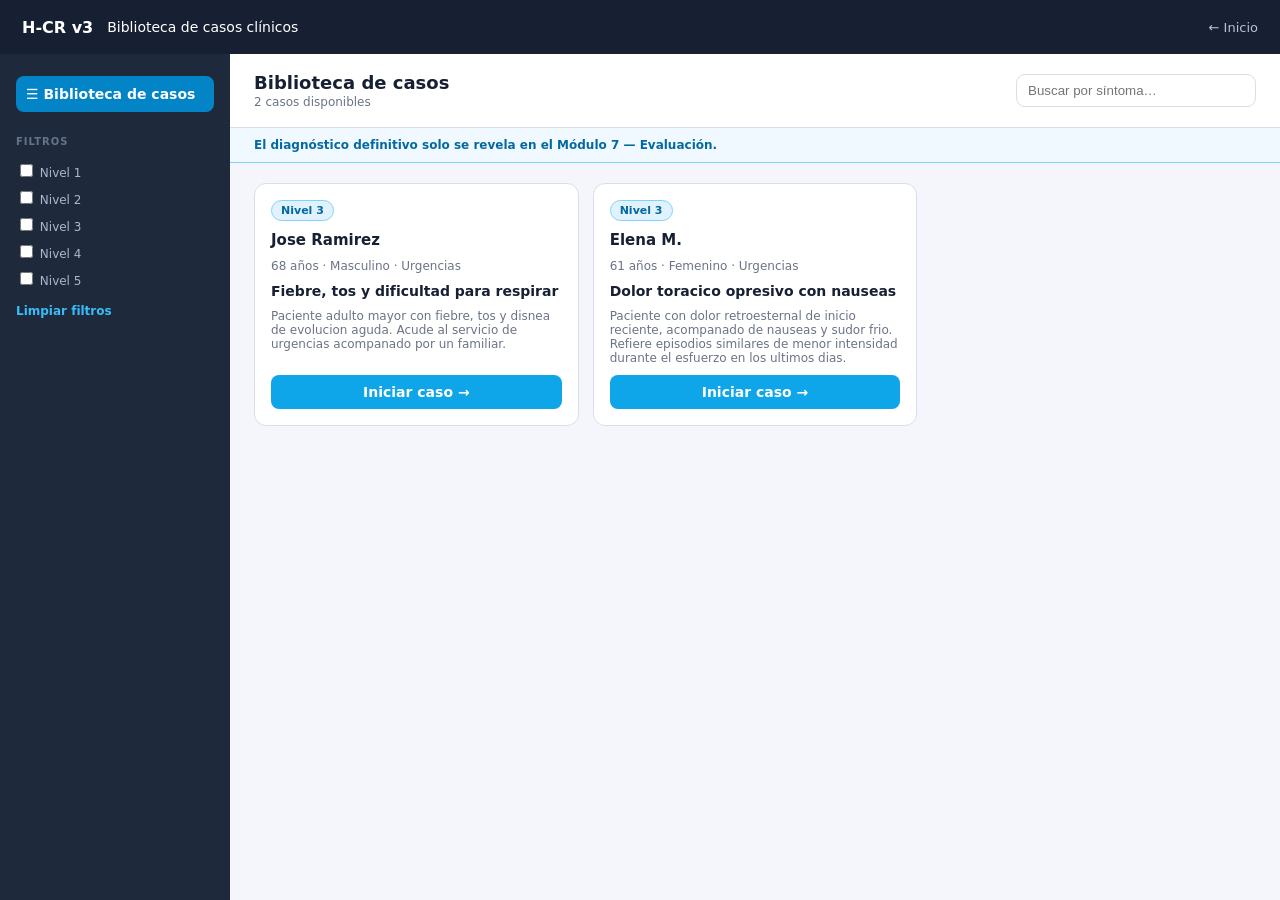
==== biblioteca.html @ 61af2d2f "feat: add independent case library page" ====
<!doctype html>
<html lang="es">
<head>
<meta charset="utf-8"><meta name="viewport" content="width=device-width,initial-scale=1">
<title>H-CR — Biblioteca de casos</title>
<style>
:root{--bg:#f4f6fb;--ink:#172033;--muted:#6a7485;--line:#d8deea;--dark:#172033;--accent:#0ea5e9;--side:#1e293b}
*{box-sizing:border-box}body{margin:0;background:var(--bg);color:var(--ink);font:14px Inter,system-ui,Segoe UI,Arial,sans-serif}.top{height:54px;background:var(--dark);color:#fff;display:flex;align-items:center;padding:0 22px;gap:14px}.top b{font-size:16px}.top a{margin-left:auto;color:#b8c4d6;text-decoration:none;font-size:13px}.layout{display:flex;min-height:calc(100vh - 54px)}aside{width:230px;background:var(--side);color:#cbd5e1;padding:22px 16px}.nav-link{display:flex;align-items:center;gap:9px;color:#fff;background:#0284c7;border-radius:8px;padding:10px;text-decoration:none;font-weight:700}.section{font-size:10px;font-weight:800;letter-spacing:.1em;color:#64748b;margin:24px 0 10px;text-transform:uppercase}.filter{display:block;color:#aab8ca;font-size:12px;padding:4px 0;cursor:pointer}.filter input{accent-color:var(--accent)}.clear{display:block;margin-top:12px;color:#38bdf8;cursor:pointer;font-size:12px;font-weight:700}main{flex:1;min-width:0}.head{background:#fff;border-bottom:1px solid var(--line);padding:18px 24px;display:flex;gap:14px;align-items:center}.head h1{font-size:18px;margin:0}.count{color:var(--muted);font-size:12px}.search{margin-left:auto;border:1px solid var(--line);border-radius:9px;padding:8px 11px;width:240px}.note{padding:10px 24px;background:#f0f9ff;border-bottom:1px solid #7dd3fc;color:#0369a1;font-size:12px;font-weight:600}.wrap{padding:20px 24px}.grid{display:grid;grid-template-columns:repeat(auto-fill,minmax(280px,1fr));gap:14px}.case{background:#fff;border:1px solid var(--line);border-radius:12px;padding:16px;display:flex;flex-direction:column;gap:10px}.case h2{font-size:15px;margin:0}.meta{color:var(--muted);font-size:12px}.tag{display:inline-block;background:#e0f2fe;color:#0369a1;border:1px solid #7dd3fc;border-radius:999px;padding:3px 9px;font-size:11px;font-weight:700;width:max-content}.go{margin-top:auto;background:var(--accent);color:#fff;text-decoration:none;text-align:center;border-radius:8px;padding:9px;font-weight:700}.empty{padding:20px;background:#fff;border:1px dashed var(--line);border-radius:10px;color:var(--muted)}@media(max-width:800px){aside{display:none}.head{padding:16px}.wrap{padding:16px}.search{width:160px}}
</style>
</head>
<body>
<header class="top"><b>H-CR v3</b><span>Biblioteca de casos clínicos</span><a href="index.html">← Inicio</a></header>
<div class="layout"><aside><a class="nav-link" href="biblioteca.html">☰ Biblioteca de casos</a><div class="section">Filtros</div><div id="difficultyFilters"></div><span class="clear" onclick="clearFilters()">Limpiar filtros</span></aside><main><div class="head"><div><h1>Biblioteca de casos</h1><span class="count" id="count">Cargando casos…</span></div><input class="search" id="search" placeholder="Buscar por síntoma…" oninput="renderCases()"></div><div class="note">El diagnóstico definitivo solo se revela en el Módulo 7 — Evaluación.</div><div class="wrap"><div class="grid" id="cases"></div></div></main></div>
<script src="data/cases_catalog.js?v=4"></script>
<script>
const catalog=window.HCR_CASES_CATALOG||{cases:[],filters:{difficulties:[]}};
const selectedDifficulty=new Set();
const filterHost=document.getElementById('difficultyFilters');
filterHost.innerHTML=(catalog.filters.difficulties||[]).map(level=>`<label class="filter"><input type="checkbox" value="${level}" onchange="toggleDifficulty(this)"> ${level}</label>`).join('');
function toggleDifficulty(el){el.checked?selectedDifficulty.add(el.value):selectedDifficulty.delete(el.value);renderCases()}
function clearFilters(){selectedDifficulty.clear();document.querySelectorAll('#difficultyFilters input').forEach(x=>x.checked=false);document.getElementById('search').value='';renderCases()}
function textOf(c){return [c.id,c.patient?.displayName,c.patient?.age,c.patient?.sex,c.chiefConcern,c.publicPresentation,c.difficulty,...(c.publicTags?.symptoms||[]),...(c.publicTags?.systems||[]),...(c.publicTags?.keywords||[])].join(' ').toLowerCase()}
function renderCases(){const q=document.getElementById('search').value.trim().toLowerCase();const visible=(catalog.cases||[]).filter(c=>(!q||textOf(c).includes(q))&&(!selectedDifficulty.size||selectedDifficulty.has(c.difficulty)));document.getElementById('count').textContent=`${visible.length} caso${visible.length===1?'':'s'} disponible${visible.length===1?'':'s'}`;document.getElementById('cases').innerHTML=visible.length?visible.map(c=>`<article class="case"><span class="tag">${c.difficulty||'Sin nivel'}</span><h2>${c.patient?.displayName||'Caso clínico'}</h2><div class="meta">${[c.patient?.age&&c.patient.age+' años',c.patient?.sex,c.patient?.setting].filter(Boolean).join(' · ')}</div><strong>${c.chiefConcern||''}</strong><div class="meta">${c.publicPresentation||''}</div><a class="go" href="${c.route}">Iniciar caso →</a></article>`).join(''):'<div class="empty">No hay casos que coincidan con los filtros actuales.</div>'}
renderCases();
</script>
</body></html>
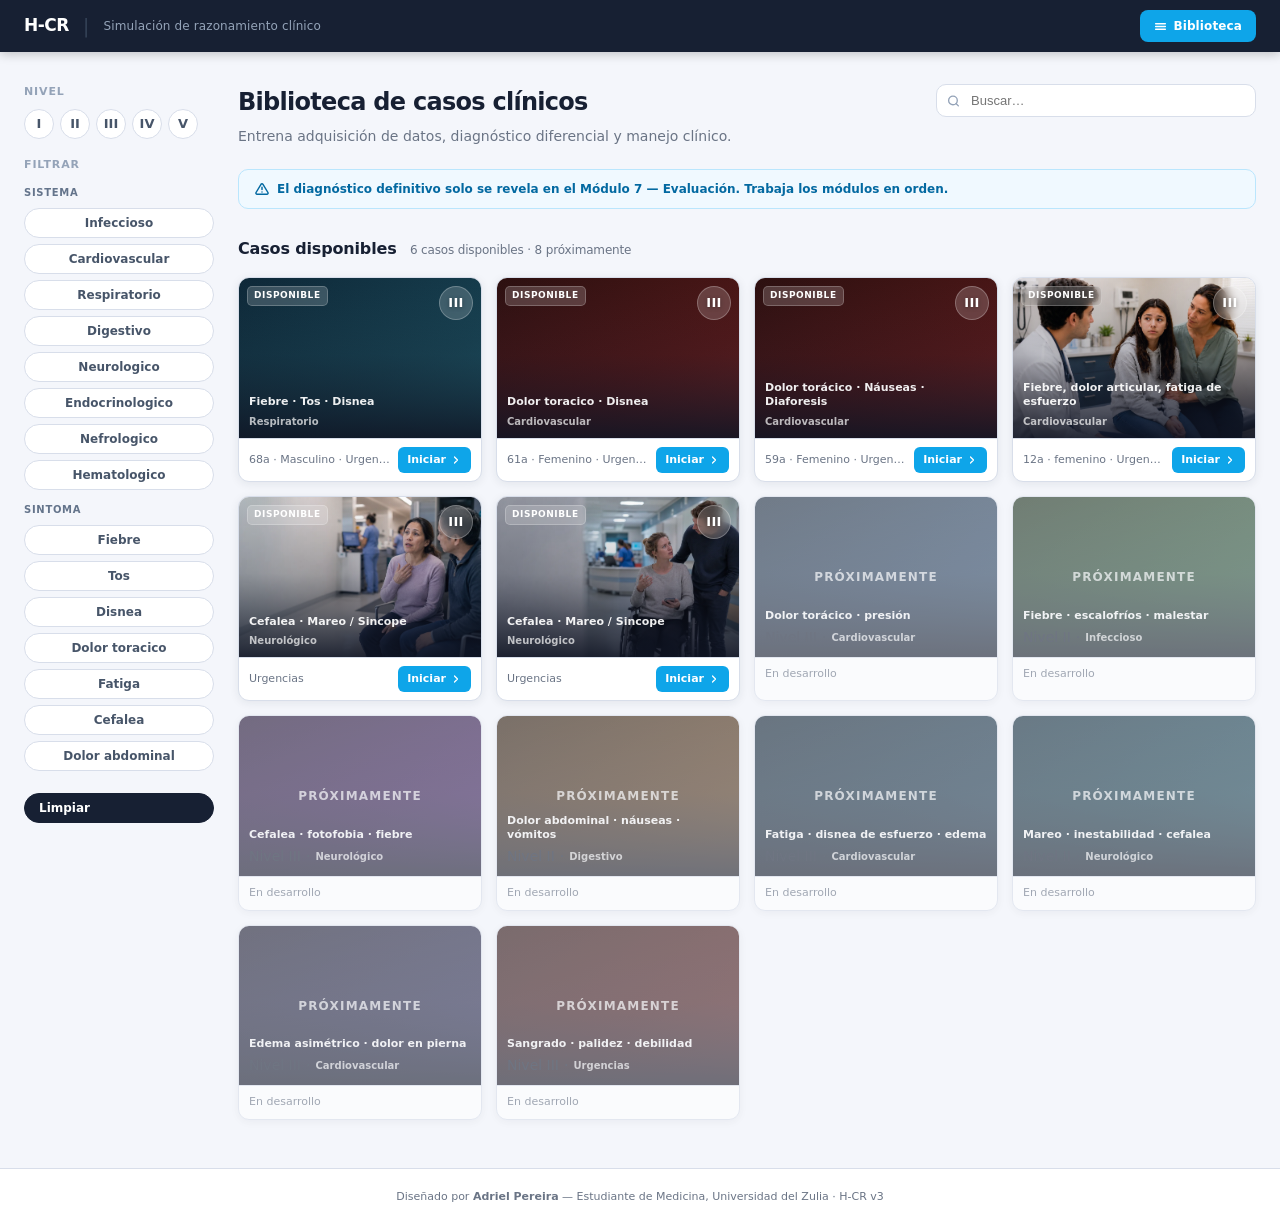
==== commit 7106f29c: "Make home page the site index" ====
--- a/biblioteca.html
+++ b/biblioteca.html
@@ -1,26 +1,514 @@
 <!doctype html>
 <html lang="es">
 <head>
-<meta charset="utf-8"><meta name="viewport" content="width=device-width,initial-scale=1">
-<title>H-CR — Biblioteca de casos</title>
+<meta charset="utf-8" />
+<meta name="viewport" content="width=device-width,initial-scale=1" />
+<title>H-CR v3 — Biblioteca de casos clínicos</title>
 <style>
-:root{--bg:#f4f6fb;--ink:#172033;--muted:#6a7485;--line:#d8deea;--dark:#172033;--accent:#0ea5e9;--side:#1e293b}
-*{box-sizing:border-box}body{margin:0;background:var(--bg);color:var(--ink);font:14px Inter,system-ui,Segoe UI,Arial,sans-serif}.top{height:54px;background:var(--dark);color:#fff;display:flex;align-items:center;padding:0 22px;gap:14px}.top b{font-size:16px}.top a{margin-left:auto;color:#b8c4d6;text-decoration:none;font-size:13px}.layout{display:flex;min-height:calc(100vh - 54px)}aside{width:230px;background:var(--side);color:#cbd5e1;padding:22px 16px}.nav-link{display:flex;align-items:center;gap:9px;color:#fff;background:#0284c7;border-radius:8px;padding:10px;text-decoration:none;font-weight:700}.section{font-size:10px;font-weight:800;letter-spacing:.1em;color:#64748b;margin:24px 0 10px;text-transform:uppercase}.filter{display:block;color:#aab8ca;font-size:12px;padding:4px 0;cursor:pointer}.filter input{accent-color:var(--accent)}.clear{display:block;margin-top:12px;color:#38bdf8;cursor:pointer;font-size:12px;font-weight:700}main{flex:1;min-width:0}.head{background:#fff;border-bottom:1px solid var(--line);padding:18px 24px;display:flex;gap:14px;align-items:center}.head h1{font-size:18px;margin:0}.count{color:var(--muted);font-size:12px}.search{margin-left:auto;border:1px solid var(--line);border-radius:9px;padding:8px 11px;width:240px}.note{padding:10px 24px;background:#f0f9ff;border-bottom:1px solid #7dd3fc;color:#0369a1;font-size:12px;font-weight:600}.wrap{padding:20px 24px}.grid{display:grid;grid-template-columns:repeat(auto-fill,minmax(280px,1fr));gap:14px}.case{background:#fff;border:1px solid var(--line);border-radius:12px;padding:16px;display:flex;flex-direction:column;gap:10px}.case h2{font-size:15px;margin:0}.meta{color:var(--muted);font-size:12px}.tag{display:inline-block;background:#e0f2fe;color:#0369a1;border:1px solid #7dd3fc;border-radius:999px;padding:3px 9px;font-size:11px;font-weight:700;width:max-content}.go{margin-top:auto;background:var(--accent);color:#fff;text-decoration:none;text-align:center;border-radius:8px;padding:9px;font-weight:700}.empty{padding:20px;background:#fff;border:1px dashed var(--line);border-radius:10px;color:var(--muted)}@media(max-width:800px){aside{display:none}.head{padding:16px}.wrap{padding:16px}.search{width:160px}}
+:root{
+  --bg:#f4f6fb;--surface:#fff;--ink:#172033;--muted:#6a7485;
+  --line:#d8deea;--dark:#172033;--accent:#0ea5e9;--accent2:#f0f9ff;
+}
+*{box-sizing:border-box;margin:0;padding:0}
+body{background:var(--bg);color:var(--ink);font-family:Inter,ui-sans-serif,system-ui,-apple-system,Segoe UI,Roboto,Arial,sans-serif;font-size:14px;line-height:1.5;min-height:100vh;display:flex;flex-direction:column}
+
+/* ── TOPBAR ── */
+.topbar{background:var(--dark);color:#fff;padding:0 24px;height:52px;display:flex;align-items:center;gap:14px;flex-shrink:0;box-shadow:0 2px 10px rgba(0,0,0,.22)}
+.topbar-logo{font-weight:900;font-size:17px;letter-spacing:-.03em;color:#fff}
+.topbar-sep{color:#334155;font-size:20px;font-weight:200}
+.topbar-sub{font-size:12px;color:#94a3b8;font-weight:500;letter-spacing:.01em}
+.topbar-right{margin-left:auto}
+.topbar-btn{display:inline-flex;align-items:center;gap:6px;background:var(--accent);color:#fff;border:none;border-radius:8px;padding:7px 14px;font-size:12px;font-weight:700;cursor:pointer;letter-spacing:.01em;text-decoration:none;transition:background .12s}
+.topbar-btn:hover{background:#0284c7}
+
+/* ── HOME LAYOUT (sidebar + main) ── */
+.home-layout{position:relative;flex:1;display:flex;gap:24px;max-width:1400px;width:100%;margin:0 auto;padding:32px 24px 48px}
+@media(max-width:900px){.home-layout{flex-direction:column;padding:32px 24px 48px}}
+
+/* ── SIDEBAR ── */
+.home-sidebar{width:190px;flex-shrink:0;display:flex;flex-direction:column;gap:18px}
+@media(max-width:900px){.home-sidebar{width:100%;flex-direction:row;flex-wrap:wrap;gap:14px}}
+
+.home-sidebar-block{display:flex;flex-direction:column;gap:8px}
+.home-sidebar-block .home-filter-label{margin:0}
+.home-sidebar-block .filter-options{display:flex;flex-direction:column;gap:6px}
+@media(max-width:900px){.home-sidebar-block .filter-options{flex-direction:row;flex-wrap:wrap;gap:6px}}
+.home-sidebar-block .filter-opt{width:100%}
+@media(max-width:900px){.home-sidebar-block .filter-opt{width:auto}}
+.home-sidebar-block .filter-opt-chip{width:100%;justify-content:center}
+@media(max-width:900px){.home-sidebar-block .filter-opt-chip{width:auto;justify-content:flex-start}}
+
+/* Roman chips in sidebar */
+.home-sidebar-block .filter-roman-chip{width:30px;height:30px}
+.home-sidebar-block.level-block .filter-options{flex-direction:row;flex-wrap:nowrap;gap:6px}
+.home-sidebar-block.level-block .filter-opt{width:auto}
+.filter-subtitle{font-size:10px;font-weight:800;color:#64748b;text-transform:uppercase;letter-spacing:.07em;margin-top:4px}
+
+/* search moved above the left controls */
+.home-sidebar > .home-sidebar-block:first-child{position:absolute;right:24px;top:32px;width:320px}
+.home-sidebar > .home-sidebar-block:first-child .home-search-wrap{max-width:none;width:100%}
+@media(max-width:900px){.home-sidebar > .home-sidebar-block:first-child{position:static;width:100%}}
+
+/* ── MAIN ── */
+.home-main{flex:1;min-width:0}
+
+/* ── HERO ── */
+.home-hero{margin-bottom:22px}
+.home-hero h1{font-size:24px;font-weight:900;letter-spacing:-.03em;color:var(--ink);margin-bottom:6px}
+.home-hero p{font-size:14px;color:var(--muted);font-weight:500}
+
+/* ── FILTER CHIPS ── */
+.home-filters{display:flex;flex-wrap:wrap;gap:7px;margin-bottom:18px;align-items:center}
+.home-filter-label{font-size:11px;font-weight:800;color:#94a3b8;text-transform:uppercase;letter-spacing:.08em;margin-right:4px;flex-shrink:0}
+.home-chip-clear{display:inline-flex;align-items:center;background:var(--ink);color:#fff;border:1px solid var(--ink);border-radius:999px;padding:5px 14px;font-size:12px;font-weight:700;cursor:pointer;transition:opacity .12s;white-space:nowrap}
+.home-chip-clear:hover{opacity:.82}
+
+/* hidden filter groups — keep for JS compatibility */
+.home-filter-group{display:contents}
+.home-filter-group .filter-options{display:contents}
+.filter-opt{display:inline-flex;align-items:center;gap:0;list-style:none}
+.filter-opt input[type=checkbox]{position:absolute;opacity:0;pointer-events:none;width:0;height:0}
+.filter-opt-chip{display:inline-flex;align-items:center;background:#fff;color:#475569;border:1px solid var(--line);border-radius:999px;padding:5px 14px;font-size:12px;font-weight:600;cursor:pointer;white-space:nowrap;transition:background .12s,border-color .12s,color .12s;user-select:none}
+.filter-opt-chip:hover{border-color:#94a3b8;background:#f8fafc}
+.filter-opt.active-filter .filter-opt-chip{background:var(--ink);color:#fff;border-color:var(--ink)}
+
+/* Roman numeral circle chips */
+.filter-roman-chip{display:inline-flex;align-items:center;justify-content:center;width:30px;height:30px;border-radius:50%;background:#fff;color:#475569;border:1px solid var(--line);font-size:13px;font-weight:800;cursor:pointer;white-space:nowrap;transition:background .12s,border-color .12s,color .12s;user-select:none}
+.filter-roman-chip:hover{border-color:#94a3b8;background:#f8fafc}
+.filter-opt.active-filter .filter-roman-chip{background:var(--ink);color:#fff;border-color:var(--ink)}
+
+/* search */
+.home-search-row{display:flex;align-items:center;gap:12px;margin-bottom:28px}
+.home-search-wrap{position:relative;flex:1;max-width:320px}
+.home-search-wrap svg{position:absolute;left:11px;top:50%;transform:translateY(-50%);color:#94a3b8;pointer-events:none}
+.home-search-input{width:100%;border:1px solid var(--line);border-radius:10px;padding:8px 12px 8px 34px;font-size:13px;background:#fff;color:var(--ink);outline:none}
+.home-search-input:focus{border-color:var(--accent);box-shadow:0 0 0 3px rgba(14,165,233,.1)}
+.home-count{font-size:12px;color:var(--muted);white-space:nowrap}
+
+/* ── SECTION ── */
+.library-section-title{font-size:16px;font-weight:800;color:var(--ink);margin-bottom:16px;letter-spacing:-.01em}
+
+/* ── CARD GRID ── */
+.library-grid{display:grid;grid-template-columns:repeat(4,1fr);gap:14px}
+@media(max-width:1100px){.library-grid{grid-template-columns:repeat(3,1fr)}}
+@media(max-width:900px){.library-grid{grid-template-columns:repeat(3,1fr)}}
+@media(max-width:640px){.library-grid{grid-template-columns:repeat(2,1fr);gap:10px}}
+@media(max-width:400px){.library-grid{grid-template-columns:1fr;gap:10px}}
+
+/* ── CASE CARD ── */
+.case-card-wrap{border-radius:11px;overflow:hidden;background:var(--surface);box-shadow:0 2px 10px rgba(23,32,51,.08);border:1px solid var(--line);transition:transform .18s,box-shadow .18s;cursor:pointer;display:block;text-decoration:none;color:inherit}
+.case-card-wrap:hover{transform:translateY(-3px);box-shadow:0 8px 24px rgba(23,32,51,.13)}
+
+.case-card-img{position:relative;width:100%;padding-top:66%;overflow:hidden}
+.case-card-img-inner{position:absolute;inset:0;background-size:cover;background-position:center}
+.case-card-cover-image{position:absolute;inset:0;background-size:cover;background-position:center}
+.case-card-overlay{position:absolute;inset:0;background:linear-gradient(to top,rgba(15,20,35,.9) 0%,rgba(15,20,35,.22) 52%,transparent 100%)}
+.case-card-badge{position:absolute;top:8px;left:8px;background:rgba(255,255,255,.18);backdrop-filter:blur(6px);-webkit-backdrop-filter:blur(6px);border:1px solid rgba(255,255,255,.22);color:#fff;border-radius:5px;padding:2px 6px;font-size:9px;font-weight:800;letter-spacing:.06em;text-transform:uppercase}
+
+/* ── ROMAN ORB ON CARD ── */
+.case-card-orb{position:absolute;top:8px;right:8px;z-index:2;width:34px;height:34px;border-radius:50%;background:rgba(255,255,255,.18);backdrop-filter:blur(6px);-webkit-backdrop-filter:blur(6px);border:1.5px solid rgba(255,255,255,.25);display:flex;align-items:center;justify-content:center;color:#fff;font-size:13px;font-weight:900;letter-spacing:.02em;text-shadow:0 1px 4px rgba(0,0,0,.35)}
+
+.case-card-body{position:absolute;bottom:0;left:0;right:0;padding:10px 10px 9px}
+.case-card-symptoms{font-size:11px;font-weight:600;color:rgba(255,255,255,.93);margin-bottom:4px;line-height:1.3}
+.case-card-meta{display:flex;align-items:center;gap:5px;flex-wrap:wrap}
+.case-card-category{font-size:10px;font-weight:700;color:rgba(255,255,255,.7)}
+
+.case-card-footer{padding:8px 10px;display:flex;align-items:center;justify-content:space-between;border-top:1px solid var(--line);gap:6px}
+.case-card-patient{font-size:11px;color:var(--muted);min-width:0;overflow:hidden;text-overflow:ellipsis;white-space:nowrap}
+.case-card-btn{display:inline-flex;align-items:center;gap:4px;background:var(--accent);color:#fff;border:none;border-radius:6px;padding:5px 9px;font-size:11px;font-weight:700;cursor:pointer;text-decoration:none;transition:background .12s;white-space:nowrap;flex-shrink:0}
+.case-card-btn:hover{background:#0284c7}
+.case-card-btn svg{flex-shrink:0}
+
+/* ── COMING SOON CARD ── */
+.case-card-wrap.coming-row{opacity:.6;cursor:default;pointer-events:none}
+.case-card-wrap.coming-row:hover{transform:none;box-shadow:0 2px 12px rgba(23,32,51,.08)}
+.case-card-coming-img{position:absolute;inset:0;background:linear-gradient(160deg,#8898aa 0%,#adb9c7 100%)}
+.case-card-coming-label{position:absolute;top:50%;left:50%;transform:translate(-50%,-50%);font-size:12px;font-weight:800;color:rgba(255,255,255,.7);text-transform:uppercase;letter-spacing:.1em}
+
+/* ── NOTICE ── */
+.home-notice{background:#f0f9ff;border:1px solid #bae6fd;border-radius:10px;padding:10px 16px;display:flex;align-items:center;gap:8px;font-size:12px;color:#0369a1;font-weight:600;margin-bottom:28px}
+.home-notice svg{flex-shrink:0}
+
+/* ── FOOTER ── */
+footer{text-align:center;padding:20px;color:var(--muted);font-size:11px;border-top:1px solid var(--line);background:#fff;margin-top:auto}
 </style>
 </head>
 <body>
-<header class="top"><b>H-CR v3</b><span>Biblioteca de casos clínicos</span><a href="index.html">← Inicio</a></header>
-<div class="layout"><aside><a class="nav-link" href="biblioteca.html">☰ Biblioteca de casos</a><div class="section">Filtros</div><div id="difficultyFilters"></div><span class="clear" onclick="clearFilters()">Limpiar filtros</span></aside><main><div class="head"><div><h1>Biblioteca de casos</h1><span class="count" id="count">Cargando casos…</span></div><input class="search" id="search" placeholder="Buscar por síntoma…" oninput="renderCases()"></div><div class="note">El diagnóstico definitivo solo se revela en el Módulo 7 — Evaluación.</div><div class="wrap"><div class="grid" id="cases"></div></div></main></div>
-<script src="data/cases_catalog.js?v=4"></script>
+
+<header class="topbar">
+  <div class="topbar-logo">H-CR</div>
+  <div class="topbar-sep">|</div>
+  <div class="topbar-sub">Simulación de razonamiento clínico</div>
+  <div class="topbar-right">
+    <a class="topbar-btn" href="#">
+      <svg width="13" height="13" fill="none" viewBox="0 0 24 24" stroke="currentColor" stroke-width="2.5"><path stroke-linecap="round" stroke-linejoin="round" d="M3 7h18M3 12h18M3 17h18"/></svg>
+      Biblioteca
+    </a>
+  </div>
+</header>
+
+<div class="home-layout">
+
+  <!-- SIDEBAR -->
+  <aside class="home-sidebar">
+
+    <!-- Search -->
+    <div class="home-sidebar-block">
+      <div class="home-search-wrap">
+        <svg width="13" height="13" fill="none" viewBox="0 0 24 24" stroke="currentColor" stroke-width="2.5"><circle cx="11" cy="11" r="8"/><path stroke-linecap="round" d="M21 21l-4.35-4.35"/></svg>
+        <input class="home-search-input" id="searchInput" type="text" placeholder="Buscar…" oninput="applyFilters()">
+      </div>
+    </div>
+
+    <!-- LEVEL -->
+    <div class="home-sidebar-block level-block" data-filter-group="difficulties">
+      <span class="home-filter-label">Nivel</span>
+      <div class="filter-options" id="levelFilterOpts">
+        <label class="filter-opt" data-filter-value="nivel 1"><input type="checkbox" onchange="applyFilters()"><span class="filter-roman-chip">I</span></label>
+        <label class="filter-opt" data-filter-value="nivel 2"><input type="checkbox" onchange="applyFilters()"><span class="filter-roman-chip">II</span></label>
+        <label class="filter-opt" data-filter-value="nivel 3"><input type="checkbox" onchange="applyFilters()"><span class="filter-roman-chip">III</span></label>
+        <label class="filter-opt" data-filter-value="nivel 4"><input type="checkbox" onchange="applyFilters()"><span class="filter-roman-chip">IV</span></label>
+        <label class="filter-opt" data-filter-value="nivel 5"><input type="checkbox" onchange="applyFilters()"><span class="filter-roman-chip">V</span></label>
+      </div>
+    </div>
+
+    <!-- FILTRAR -->
+    <div class="home-sidebar-block">
+      <span class="home-filter-label">Filtrar</span>
+      <span class="filter-subtitle">Sistema</span>
+      <div class="filter-options" data-filter-group="systems">
+        <label class="filter-opt"><input type="checkbox" onchange="applyFilters()"><span class="filter-opt-chip">Infeccioso</span></label>
+        <label class="filter-opt"><input type="checkbox" onchange="applyFilters()"><span class="filter-opt-chip">Cardiovascular</span></label>
+        <label class="filter-opt"><input type="checkbox" onchange="applyFilters()"><span class="filter-opt-chip">Respiratorio</span></label>
+        <label class="filter-opt"><input type="checkbox" onchange="applyFilters()"><span class="filter-opt-chip">Digestivo</span></label>
+        <label class="filter-opt"><input type="checkbox" onchange="applyFilters()"><span class="filter-opt-chip">Neurologico</span></label>
+        <label class="filter-opt"><input type="checkbox" onchange="applyFilters()"><span class="filter-opt-chip">Endocrinologico</span></label>
+        <label class="filter-opt"><input type="checkbox" onchange="applyFilters()"><span class="filter-opt-chip">Nefrologico</span></label>
+        <label class="filter-opt"><input type="checkbox" onchange="applyFilters()"><span class="filter-opt-chip">Hematologico</span></label>
+      </div>
+      <span class="filter-subtitle">Sintoma</span>
+      <div class="filter-options" data-filter-group="symptoms">
+        <label class="filter-opt"><input type="checkbox" onchange="applyFilters()"><span class="filter-opt-chip">Fiebre</span></label>
+        <label class="filter-opt"><input type="checkbox" onchange="applyFilters()"><span class="filter-opt-chip">Tos</span></label>
+        <label class="filter-opt"><input type="checkbox" onchange="applyFilters()"><span class="filter-opt-chip">Disnea</span></label>
+        <label class="filter-opt"><input type="checkbox" onchange="applyFilters()"><span class="filter-opt-chip">Dolor toracico</span></label>
+        <label class="filter-opt"><input type="checkbox" onchange="applyFilters()"><span class="filter-opt-chip">Fatiga</span></label>
+        <label class="filter-opt"><input type="checkbox" onchange="applyFilters()"><span class="filter-opt-chip">Cefalea</span></label>
+        <label class="filter-opt"><input type="checkbox" onchange="applyFilters()"><span class="filter-opt-chip">Dolor abdominal</span></label>
+      </div>
+    </div>
+
+    <span class="home-chip-clear" onclick="clearFilters()" style="margin-top:4px">Limpiar</span>
+
+  </aside>
+
+  <!-- MAIN -->
+  <div class="home-main">
+
+    <div class="home-hero">
+      <h1>Biblioteca de casos clínicos</h1>
+      <p>Entrena adquisición de datos, diagnóstico diferencial y manejo clínico.</p>
+    </div>
+
+    <div class="home-notice">
+      <svg width="14" height="14" fill="none" viewBox="0 0 24 24" stroke="currentColor" stroke-width="2.5"><path stroke-linecap="round" stroke-linejoin="round" d="M12 9v4m0 4h.01M10.29 3.86L1.82 18a2 2 0 001.71 3h16.94a2 2 0 001.71-3L13.71 3.86a2 2 0 00-3.42 0z"/></svg>
+      El diagnóstico definitivo solo se revela en el Módulo 7 — Evaluación. Trabaja los módulos en orden.
+    </div>
+
+    <div class="library-section-title">Casos disponibles <span class="home-count" id="countBadge" style="font-weight:500;margin-left:8px">0 casos</span></div>
+    <div class="library-grid" id="caseBody">
+
+    <!-- COMING SOON CARDS (static placeholders) -->
+    <div class="case-card-wrap coming-row">
+      <div class="case-card-img">
+        <div class="case-card-img-inner" style="background:linear-gradient(160deg,#1a2a3c 0%,#2d4a6a 60%,#3a6080 100%)"></div>
+        <div class="case-card-overlay"></div>
+        <div class="case-card-coming-label">Próximamente</div>
+        <div class="case-card-body">
+          <div class="case-card-symptoms">Dolor torácico · presión</div>
+          <div class="case-card-meta"><span class="case-card-level">Nivel III</span><span class="case-card-sep">·</span><span class="case-card-category">Cardiovascular</span></div>
+        </div>
+      </div>
+      <div class="case-card-footer"><span class="case-card-patient">En desarrollo</span></div>
+    </div>
+
+    <div class="case-card-wrap coming-row">
+      <div class="case-card-img">
+        <div class="case-card-img-inner" style="background:linear-gradient(160deg,#1a2e1a 0%,#2d5a3a 60%,#3a7050 100%)"></div>
+        <div class="case-card-overlay"></div>
+        <div class="case-card-coming-label">Próximamente</div>
+        <div class="case-card-body">
+          <div class="case-card-symptoms">Fiebre · escalofríos · malestar</div>
+          <div class="case-card-meta"><span class="case-card-level">Nivel II</span><span class="case-card-sep">·</span><span class="case-card-category">Infeccioso</span></div>
+        </div>
+      </div>
+      <div class="case-card-footer"><span class="case-card-patient">En desarrollo</span></div>
+    </div>
+
+    <div class="case-card-wrap coming-row">
+      <div class="case-card-img">
+        <div class="case-card-img-inner" style="background:linear-gradient(160deg,#1e1030 0%,#3a1a5a 60%,#522880 100%)"></div>
+        <div class="case-card-overlay"></div>
+        <div class="case-card-coming-label">Próximamente</div>
+        <div class="case-card-body">
+          <div class="case-card-symptoms">Cefalea · fotofobia · fiebre</div>
+          <div class="case-card-meta"><span class="case-card-level">Nivel III</span><span class="case-card-sep">·</span><span class="case-card-category">Neurológico</span></div>
+        </div>
+      </div>
+      <div class="case-card-footer"><span class="case-card-patient">En desarrollo</span></div>
+    </div>
+
+    <div class="case-card-wrap coming-row">
+      <div class="case-card-img">
+        <div class="case-card-img-inner" style="background:linear-gradient(160deg,#2a1808 0%,#5a3818 60%,#7a5228 100%)"></div>
+        <div class="case-card-overlay"></div>
+        <div class="case-card-coming-label">Próximamente</div>
+        <div class="case-card-body">
+          <div class="case-card-symptoms">Dolor abdominal · náuseas · vómitos</div>
+          <div class="case-card-meta"><span class="case-card-level">Nivel II</span><span class="case-card-sep">·</span><span class="case-card-category">Digestivo</span></div>
+        </div>
+      </div>
+      <div class="case-card-footer"><span class="case-card-patient">En desarrollo</span></div>
+    </div>
+
+    <div class="case-card-wrap coming-row">
+      <div class="case-card-img">
+        <div class="case-card-img-inner" style="background:linear-gradient(160deg,#0e2030 0%,#1a3a50 60%,#2a5570 100%)"></div>
+        <div class="case-card-overlay"></div>
+        <div class="case-card-coming-label">Próximamente</div>
+        <div class="case-card-body">
+          <div class="case-card-symptoms">Fatiga · disnea de esfuerzo · edema</div>
+          <div class="case-card-meta"><span class="case-card-level">Nivel III</span><span class="case-card-sep">·</span><span class="case-card-category">Cardiovascular</span></div>
+        </div>
+      </div>
+      <div class="case-card-footer"><span class="case-card-patient">En desarrollo</span></div>
+    </div>
+
+    <div class="case-card-wrap coming-row">
+      <div class="case-card-img">
+        <div class="case-card-img-inner" style="background:linear-gradient(160deg,#0e2838 0%,#1a4858 60%,#2a6878 100%)"></div>
+        <div class="case-card-overlay"></div>
+        <div class="case-card-coming-label">Próximamente</div>
+        <div class="case-card-body">
+          <div class="case-card-symptoms">Mareo · inestabilidad · cefalea</div>
+          <div class="case-card-meta"><span class="case-card-level">Nivel II</span><span class="case-card-sep">·</span><span class="case-card-category">Neurológico</span></div>
+        </div>
+      </div>
+      <div class="case-card-footer"><span class="case-card-patient">En desarrollo</span></div>
+    </div>
+
+    <div class="case-card-wrap coming-row">
+      <div class="case-card-img">
+        <div class="case-card-img-inner" style="background:linear-gradient(160deg,#1a1a2e 0%,#2a2a50 60%,#383870 100%)"></div>
+        <div class="case-card-overlay"></div>
+        <div class="case-card-coming-label">Próximamente</div>
+        <div class="case-card-body">
+          <div class="case-card-symptoms">Edema asimétrico · dolor en pierna</div>
+          <div class="case-card-meta"><span class="case-card-level">Nivel III</span><span class="case-card-sep">·</span><span class="case-card-category">Cardiovascular</span></div>
+        </div>
+      </div>
+      <div class="case-card-footer"><span class="case-card-patient">En desarrollo</span></div>
+    </div>
+
+    <div class="case-card-wrap coming-row">
+      <div class="case-card-img">
+        <div class="case-card-img-inner" style="background:linear-gradient(160deg,#2a1010 0%,#501a1a 60%,#702828 100%)"></div>
+        <div class="case-card-overlay"></div>
+        <div class="case-card-coming-label">Próximamente</div>
+        <div class="case-card-body">
+          <div class="case-card-symptoms">Sangrado · palidez · debilidad</div>
+          <div class="case-card-meta"><span class="case-card-level">Nivel III</span><span class="case-card-sep">·</span><span class="case-card-category">Urgencias</span></div>
+        </div>
+      </div>
+      <div class="case-card-footer"><span class="case-card-patient">En desarrollo</span></div>
+    </div>
+
+  </div>
+</div>
+</div>
+
+<footer>
+  Diseñado por <strong>Adriel Pereira</strong> — Estudiante de Medicina, Universidad del Zulia · H-CR v3
+</footer>
+
+<script src="data/cases_catalog.js"></script>
 <script>
-const catalog=window.HCR_CASES_CATALOG||{cases:[],filters:{difficulties:[]}};
-const selectedDifficulty=new Set();
-const filterHost=document.getElementById('difficultyFilters');
-filterHost.innerHTML=(catalog.filters.difficulties||[]).map(level=>`<label class="filter"><input type="checkbox" value="${level}" onchange="toggleDifficulty(this)"> ${level}</label>`).join('');
-function toggleDifficulty(el){el.checked?selectedDifficulty.add(el.value):selectedDifficulty.delete(el.value);renderCases()}
-function clearFilters(){selectedDifficulty.clear();document.querySelectorAll('#difficultyFilters input').forEach(x=>x.checked=false);document.getElementById('search').value='';renderCases()}
-function textOf(c){return [c.id,c.patient?.displayName,c.patient?.age,c.patient?.sex,c.chiefConcern,c.publicPresentation,c.difficulty,...(c.publicTags?.symptoms||[]),...(c.publicTags?.systems||[]),...(c.publicTags?.keywords||[])].join(' ').toLowerCase()}
-function renderCases(){const q=document.getElementById('search').value.trim().toLowerCase();const visible=(catalog.cases||[]).filter(c=>(!q||textOf(c).includes(q))&&(!selectedDifficulty.size||selectedDifficulty.has(c.difficulty)));document.getElementById('count').textContent=`${visible.length} caso${visible.length===1?'':'s'} disponible${visible.length===1?'':'s'}`;document.getElementById('cases').innerHTML=visible.length?visible.map(c=>`<article class="case"><span class="tag">${c.difficulty||'Sin nivel'}</span><h2>${c.patient?.displayName||'Caso clínico'}</h2><div class="meta">${[c.patient?.age&&c.patient.age+' años',c.patient?.sex,c.patient?.setting].filter(Boolean).join(' · ')}</div><strong>${c.chiefConcern||''}</strong><div class="meta">${c.publicPresentation||''}</div><a class="go" href="${c.route}">Iniciar caso →</a></article>`).join(''):'<div class="empty">No hay casos que coincidan con los filtros actuales.</div>'}
-renderCases();
+/* Restore roman numeral level filters after catalog.js overwrites them */
+(function restoreRomanFilters(){
+  const opts=document.getElementById('levelFilterOpts');
+  if(!opts)return;
+  const romans=['I','II','III','IV','V'];
+  opts.innerHTML=romans.map((r,i)=>
+    `<label class="filter-opt" data-filter-value="nivel ${i+1}"><input type="checkbox" onchange="applyFilters()"><span class="filter-roman-chip">${r}</span></label>`
+  ).join('');
+})();
 </script>
-</body></html>
+<script>
+/* ── CATEGORY HELPERS ── */
+function getCategoryGradient(collections, systems){
+  const c=(collections&&collections[0])||'';
+  const s=((systems&&systems[0])||'').toLowerCase();
+  if(c==='cardiovascular'||s.includes('cardiovascular')) return 'linear-gradient(160deg,#2c1010 0%,#5a1a1a 60%,#7a2828 100%)';
+  if(c==='respiratorio'||s.includes('respiratorio'))    return 'linear-gradient(160deg,#0e2838 0%,#1a4858 60%,#236878 100%)';
+  if(c==='infectologia'||s.includes('infeccioso'))      return 'linear-gradient(160deg,#0e2820 0%,#1a4838 60%,#236852 100%)';
+  if(c==='neurologia'||s.includes('neurolog'))          return 'linear-gradient(160deg,#1e1030 0%,#3a1a5a 60%,#52287a 100%)';
+  if(c==='gastroenterologia'||s.includes('digestivo'))  return 'linear-gradient(160deg,#2a1808 0%,#5a3818 60%,#7a5228 100%)';
+  if(c==='endocrinologia'||s.includes('endocrino'))     return 'linear-gradient(160deg,#201030 0%,#3a1a5a 60%,#502870 100%)';
+  if(c==='nefrologia'||s.includes('nefrol'))            return 'linear-gradient(160deg,#102030 0%,#1a3a4a 60%,#285060 100%)';
+  return 'linear-gradient(160deg,#101828 0%,#1a2e48 60%,#223860 100%)';
+}
+
+function getCategoryLabel(collections, systems){
+  const c=(collections&&collections[0])||'';
+  const s=((systems&&systems[0])||'').toLowerCase();
+  if(c==='cardiovascular'||s.includes('cardiovascular')) return 'Cardiovascular';
+  if(c==='respiratorio'||s.includes('respiratorio'))    return 'Respiratorio';
+  if(c==='infectologia'||s.includes('infeccioso'))      return 'Infeccioso';
+  if(c==='neurologia'||s.includes('neurolog'))          return 'Neurológico';
+  if(c==='gastroenterologia'||s.includes('digestivo'))  return 'Digestivo';
+  if(c==='endocrinologia'||s.includes('endocrino'))     return 'Endocrino';
+  if(c==='nefrologia'||s.includes('nefrol'))            return 'Renal';
+  return 'Clínico';
+}
+
+/* ── HELPERS ── */
+function escapeHtml(value){
+  return String(value??'').replace(/[&<>"']/g,ch=>({'&':'&amp;','<':'&lt;','>':'&gt;','"':'&quot;',"'":'&#39;'}[ch]));
+}
+function cssUrl(value){
+  return String(value??'').replace(/\\/g,'/').replace(/["'()]/g,'');
+}
+function normalize(value){return String(value??'').toLowerCase()}
+
+function caseSearchText(item){
+  const patient=item.patient||{};
+  const tags=item.publicTags||{};
+  return [item.id,patient.displayName,patient.age,patient.sex,patient.setting,item.chiefConcern,item.publicPresentation,item.difficulty,...(tags.symptoms||[]),...(tags.systems||[]),...(tags.context||[]),...(tags.keywords||[])].join(' ').toLowerCase();
+}
+
+/* ── BUILD CARD ── */
+function getLevelDots(level){
+  const v=String(level??'').toLowerCase().replace(/\s/g,'');
+  // Handle roman numerals
+  if(v.includes('iii')) return 3;
+  if(v.includes('iv'))  return 4;
+  if(v.includes('v'))   return 5;
+  if(v.includes('ii'))  return 2;
+  if(v.includes('i'))   return 1;
+  if(v.includes('5')) return 5;
+  if(v.includes('4')) return 4;
+  if(v.includes('3')) return 3;
+  if(v.includes('2')) return 2;
+  if(v.includes('1')) return 1;
+  return 1;
+}
+function getRomanNum(level){
+  const n=getLevelDots(level);
+  return ['','I','II','III','IV','V'][n]||'I';
+}
+
+function buildCaseRow(item){
+  const patient=item.patient||{};
+  const route=item.route||'#';
+  const symptoms=(item.publicTags?.symptoms||[item.chiefConcern]).join(' · ');
+  const systems=(item.publicTags?.systems||[]).join('|');
+  const symptomFilters=(item.publicTags?.symptoms||[]).join('|');
+  const difficulty=item.difficulty||item.level||'';
+  const level=item.level||item.difficulty||'';
+  const gradient=getCategoryGradient(item.collections,item.publicTags?.systems);
+  const imagenPortada=item.imagenPortada||'';
+  const coverStyle=imagenPortada
+    ? `background-image:url('${cssUrl(imagenPortada)}')`
+    : `background:${gradient}`;
+  const coverClass=imagenPortada?'case-card-img-inner case-card-cover-image':'case-card-img-inner';
+  const catLabel=getCategoryLabel(item.collections,item.publicTags?.systems);
+  const demo=[patient.age?`${patient.age}a`:'',patient.sex,patient.setting].filter(Boolean).join(' · ');
+
+  const el=document.createElement('div');
+  el.className='case-card-wrap case-row';
+  el.dataset.search=caseSearchText(item);
+  el.dataset.symptoms=normalize(symptomFilters);
+  el.dataset.systems=normalize(systems);
+  el.dataset.difficulty=normalize(difficulty);
+  el.onclick=()=>{window.location=route};
+  el.innerHTML=`
+    <div class="case-card-img">
+      <div class="${escapeHtml(coverClass)}" style="${escapeHtml(coverStyle)}"></div>
+      <div class="case-card-overlay"></div>
+      ${item.availability==='Disponible'?`<div class="case-card-badge">Disponible</div>`:''}
+      <div class="case-card-orb">${escapeHtml(getRomanNum(level))}</div>
+      <div class="case-card-body">
+        <div class="case-card-symptoms">${escapeHtml(symptoms)}</div>
+        <div class="case-card-meta">
+          <span class="case-card-category">${escapeHtml(catLabel)}</span>
+        </div>
+      </div>
+    </div>
+    <div class="case-card-footer">
+      <span class="case-card-patient">${escapeHtml(demo)}</span>
+      <a class="case-card-btn" href="${escapeHtml(route)}" onclick="event.stopPropagation()">
+        Iniciar
+        <svg width="12" height="12" fill="none" viewBox="0 0 24 24" stroke="currentColor" stroke-width="2.5"><path stroke-linecap="round" stroke-linejoin="round" d="M9 18l6-6-6-6"/></svg>
+      </a>
+    </div>`;
+  return el;
+}
+
+/* ── RENDER ── */
+function renderCasesFromCatalog(){
+  const body=document.getElementById('caseBody');
+  const catalog=window.HCR_CASES_CATALOG;
+  const cases=Array.isArray(catalog?.cases)?catalog.cases:[];
+  body.querySelectorAll('.case-row').forEach(row=>row.remove());
+  const firstComing=body.querySelector('.coming-row');
+  cases.forEach(item=>body.insertBefore(buildCaseRow(item),firstComing));
+  const countBadge=document.getElementById('countBadge');
+  if(countBadge){
+    countBadge.textContent=`${cases.length} caso${cases.length===1?'':'s'} disponible${cases.length===1?'':'s'} · 8 próximamente`;
+  }
+}
+
+/* ── FILTERS ── */
+function checkedFilters(groupName){
+  const group=document.querySelector(`[data-filter-group="${groupName}"]`);
+  if(!group){return[]}
+  return[...group.querySelectorAll('.filter-opt input:checked')].map(input=>{
+    const val=input.parentElement.dataset.filterValue;
+    if(val)return val.trim().toLowerCase();
+    const chip=input.parentElement.querySelector('.filter-opt-chip');
+    return(chip?chip.textContent:input.parentElement.textContent).trim().toLowerCase();
+  });
+}
+
+function matchesAny(text,values){return values.length===0||values.some(v=>text.includes(v))}
+
+function applyFilters(){
+  const q=document.getElementById('searchInput').value.toLowerCase();
+  const symptoms=checkedFilters('symptoms');
+  const systems=checkedFilters('systems');
+  const difficulties=checkedFilters('difficulties');
+  document.querySelectorAll('.filter-opt').forEach(opt=>{
+    opt.classList.toggle('active-filter',opt.querySelector('input').checked);
+  });
+  document.querySelectorAll('.case-row').forEach(row=>{
+    const visible=(!q||row.dataset.search.includes(q))&&
+      matchesAny(row.dataset.symptoms||'',symptoms)&&
+      matchesAny(row.dataset.systems||'',systems)&&
+      matchesAny(row.dataset.difficulty||'',difficulties);
+    row.style.display=visible?'':'none';
+  });
+}
+
+function clearFilters(){
+  document.querySelectorAll('.filter-opt input').forEach(cb=>{cb.checked=false});
+  document.getElementById('searchInput').value='';
+  applyFilters();
+}
+
+function toggleFilter(){}
+
+renderCasesFromCatalog();
+applyFilters();
+</script>
+</body>
+</html>
